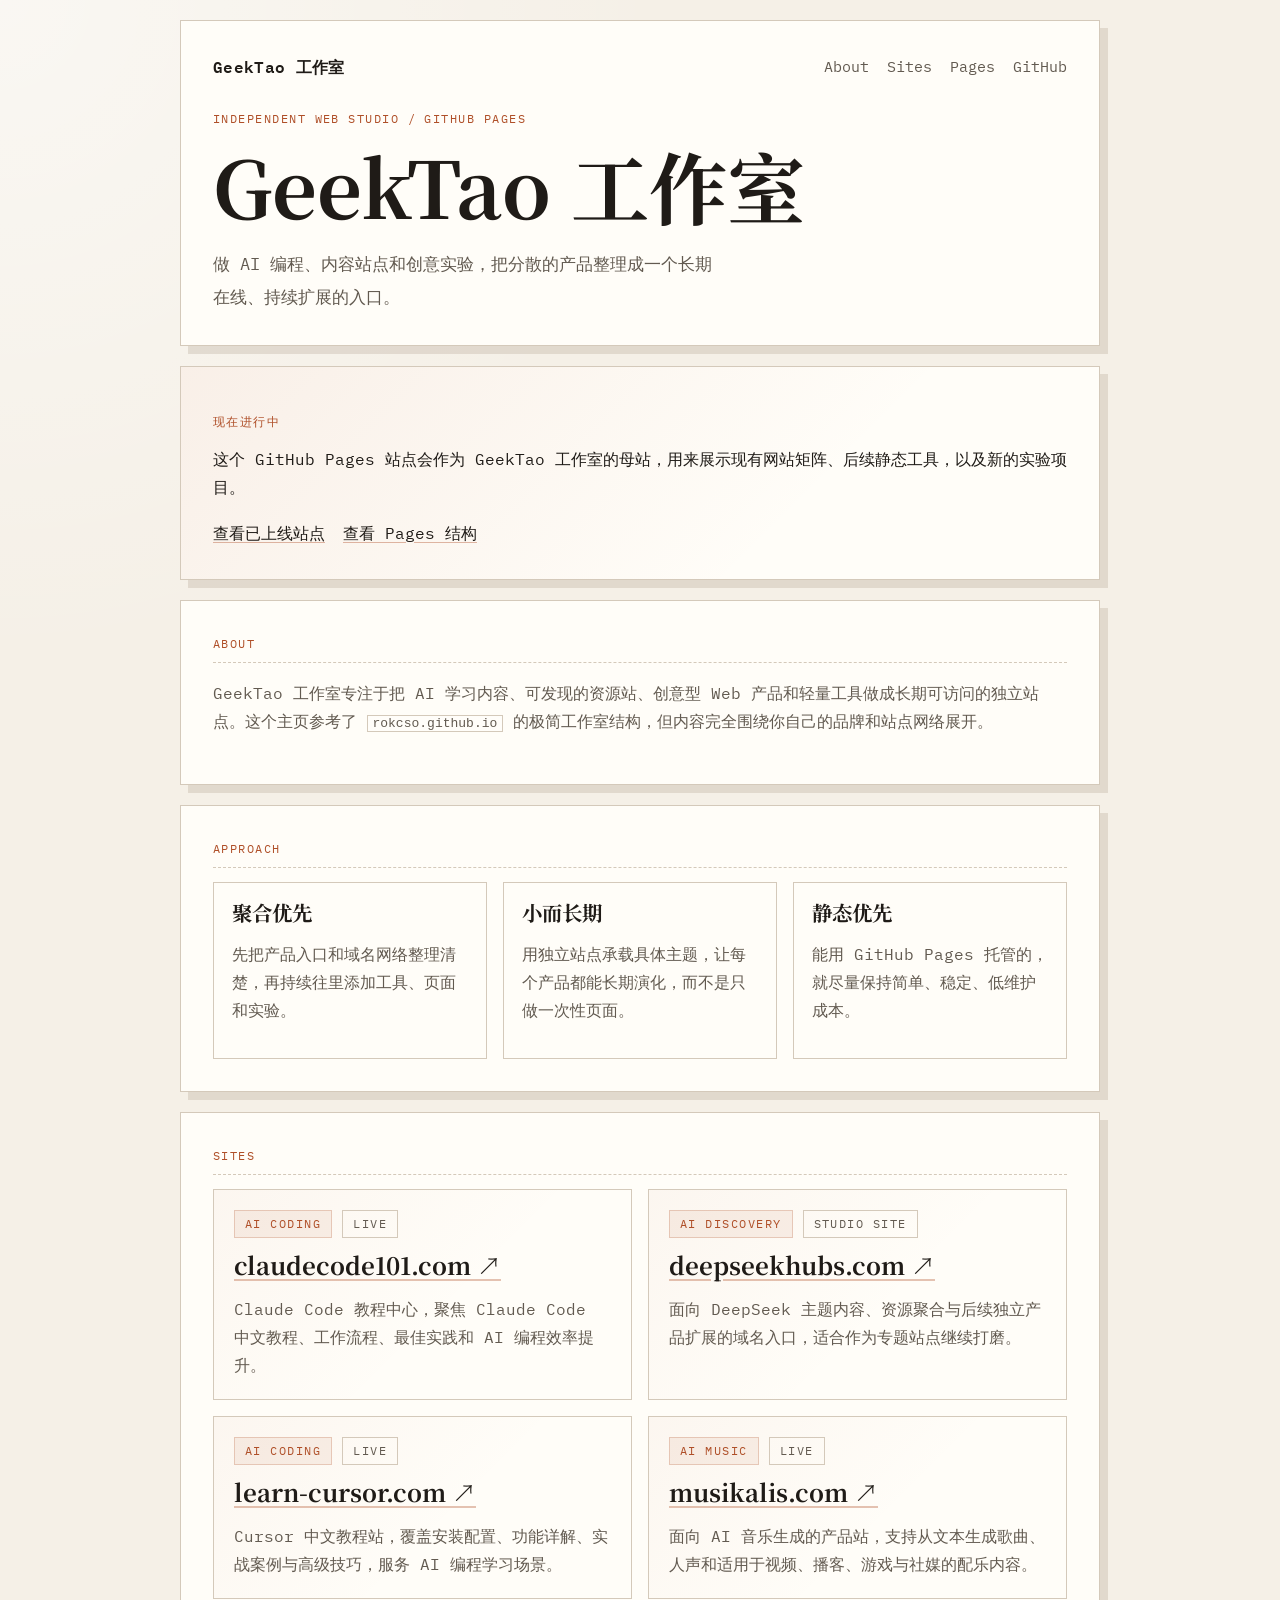
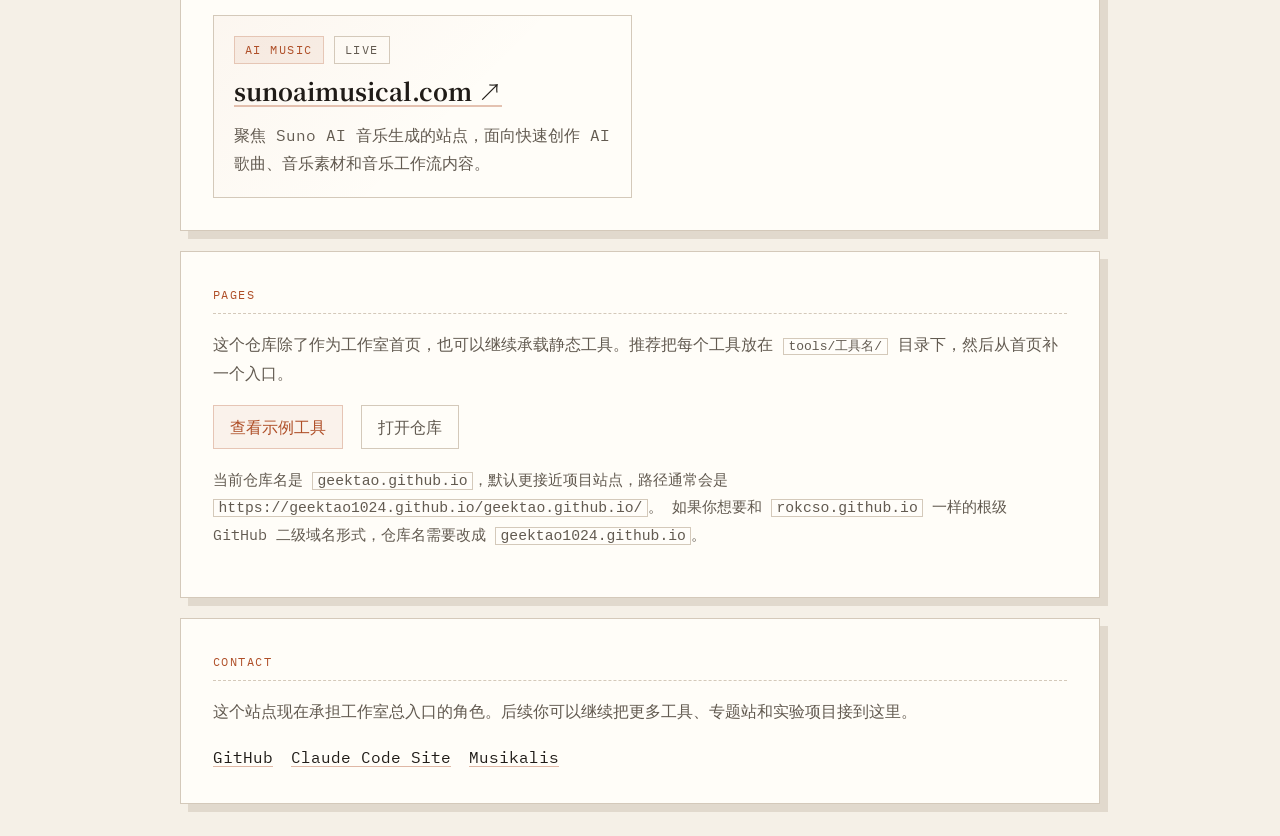
==== index.html @ 5e0d393a "Create GeekTao studio landing page" ====
<!DOCTYPE html>
<html lang="zh-CN">
  <head>
    <meta charset="UTF-8" />
    <meta name="viewport" content="width=device-width, initial-scale=1.0" />
    <title>GeekTao 工作室</title>
    <meta
      name="description"
      content="GeekTao 工作室主页，集中展示 AI 编程、内容站点与创意实验项目。"
    />
    <meta property="og:type" content="website" />
    <meta property="og:title" content="GeekTao 工作室" />
    <meta
      property="og:description"
      content="一个收纳 AI 编程、内容站点和创意实验项目的独立工作室主页。"
    />
    <meta property="og:url" content="https://geektao1024.github.io/geektao.github.io/" />
    <meta name="twitter:card" content="summary" />
    <link rel="preconnect" href="https://fonts.googleapis.com" />
    <link rel="preconnect" href="https://fonts.gstatic.com" crossorigin />
    <link
      href="https://fonts.googleapis.com/css2?family=IBM+Plex+Mono:wght@400;500;600&family=Noto+Serif+SC:wght@500;700&display=swap"
      rel="stylesheet"
    />
    <link rel="stylesheet" href="./styles.css" />
  </head>
  <body>
    <main class="page">
      <header class="container site-header">
        <nav class="topbar">
          <a class="brand" href="./">GeekTao 工作室</a>
          <div class="nav-links">
            <a href="#about">About</a>
            <a href="#sites">Sites</a>
            <a href="#pages">Pages</a>
            <a href="https://github.com/geektao1024/geektao.github.io" target="_blank" rel="noreferrer">
              GitHub
            </a>
          </div>
        </nav>

        <p class="micro">Independent web studio / GitHub Pages</p>
        <h1>GeekTao 工作室</h1>
        <p class="slogan">
          做 AI 编程、内容站点和创意实验，把分散的产品整理成一个长期在线、持续扩展的入口。
        </p>
      </header>

      <section class="container announcement">
        <p class="announcement-label">现在进行中</p>
        <p>
          这个 GitHub Pages 站点会作为 GeekTao 工作室的母站，用来展示现有网站矩阵、后续静态工具，以及新的实验项目。
        </p>
        <div class="inline-links">
          <a href="#sites">查看已上线站点</a>
          <a href="#pages">查看 Pages 结构</a>
        </div>
      </section>

      <section class="container section" id="about">
        <div class="section-title">About</div>
        <p>
          GeekTao 工作室专注于把 AI 学习内容、可发现的资源站、创意型 Web 产品和轻量工具做成长期可访问的独立站点。这个主页参考了
          <code>rokcso.github.io</code>
          的极简工作室结构，但内容完全围绕你自己的品牌和站点网络展开。
        </p>
      </section>

      <section class="container section">
        <div class="section-title">Approach</div>
        <div class="philosophy-grid">
          <article class="mini-card">
            <h2>聚合优先</h2>
            <p>先把产品入口和域名网络整理清楚，再持续往里添加工具、页面和实验。</p>
          </article>
          <article class="mini-card">
            <h2>小而长期</h2>
            <p>用独立站点承载具体主题，让每个产品都能长期演化，而不是只做一次性页面。</p>
          </article>
          <article class="mini-card">
            <h2>静态优先</h2>
            <p>能用 GitHub Pages 托管的，就尽量保持简单、稳定、低维护成本。</p>
          </article>
        </div>
      </section>

      <section class="container section" id="sites">
        <div class="section-title">Sites</div>
        <div class="project-grid">
          <article class="project-card">
            <div class="project-meta">
              <span class="badge">AI Coding</span>
              <span class="badge badge-muted">Live</span>
            </div>
            <h2>
              <a href="https://claudecode101.com" target="_blank" rel="noreferrer">
                claudecode101.com ↗
              </a>
            </h2>
            <p>
              Claude Code 教程中心，聚焦 Claude Code 中文教程、工作流程、最佳实践和 AI 编程效率提升。
            </p>
          </article>

          <article class="project-card">
            <div class="project-meta">
              <span class="badge">AI Discovery</span>
              <span class="badge badge-muted">Studio Site</span>
            </div>
            <h2>
              <a href="https://deepseekhubs.com" target="_blank" rel="noreferrer">
                deepseekhubs.com ↗
              </a>
            </h2>
            <p>
              面向 DeepSeek 主题内容、资源聚合与后续独立产品扩展的域名入口，适合作为专题站点继续打磨。
            </p>
          </article>

          <article class="project-card">
            <div class="project-meta">
              <span class="badge">AI Coding</span>
              <span class="badge badge-muted">Live</span>
            </div>
            <h2>
              <a href="https://learn-cursor.com" target="_blank" rel="noreferrer">
                learn-cursor.com ↗
              </a>
            </h2>
            <p>
              Cursor 中文教程站，覆盖安装配置、功能详解、实战案例与高级技巧，服务 AI 编程学习场景。
            </p>
          </article>

          <article class="project-card">
            <div class="project-meta">
              <span class="badge">AI Music</span>
              <span class="badge badge-muted">Live</span>
            </div>
            <h2>
              <a href="https://musikalis.com" target="_blank" rel="noreferrer">
                musikalis.com ↗
              </a>
            </h2>
            <p>
              面向 AI 音乐生成的产品站，支持从文本生成歌曲、人声和适用于视频、播客、游戏与社媒的配乐内容。
            </p>
          </article>

          <article class="project-card">
            <div class="project-meta">
              <span class="badge">AI Music</span>
              <span class="badge badge-muted">Live</span>
            </div>
            <h2>
              <a href="https://sunoaimusical.com" target="_blank" rel="noreferrer">
                sunoaimusical.com ↗
              </a>
            </h2>
            <p>
              聚焦 Suno AI 音乐生成的站点，面向快速创作 AI 歌曲、音乐素材和音乐工作流内容。
            </p>
          </article>
        </div>
      </section>

      <section class="container section" id="pages">
        <div class="section-title">Pages</div>
        <p>
          这个仓库除了作为工作室首页，也可以继续承载静态工具。推荐把每个工具放在
          <code>tools/工具名/</code>
          目录下，然后从首页补一个入口。
        </p>
        <div class="cta-row">
          <a class="button-link" href="./tools/starter/">查看示例工具</a>
          <a
            class="button-link button-link-muted"
            href="https://github.com/geektao1024/geektao.github.io"
            target="_blank"
            rel="noreferrer"
          >
            打开仓库
          </a>
        </div>
        <p class="footnote">
          当前仓库名是 <code>geektao.github.io</code>，默认更接近项目站点，路径通常会是
          <code>https://geektao1024.github.io/geektao.github.io/</code>。
          如果你想要和 <code>rokcso.github.io</code> 一样的根级 GitHub 二级域名形式，仓库名需要改成
          <code>geektao1024.github.io</code>。
        </p>
      </section>

      <section class="container section">
        <div class="section-title">Contact</div>
        <p>
          这个站点现在承担工作室总入口的角色。后续你可以继续把更多工具、专题站和实验项目接到这里。
        </p>
        <div class="inline-links">
          <a href="https://github.com/geektao1024" target="_blank" rel="noreferrer">GitHub</a>
          <a href="https://claudecode101.com" target="_blank" rel="noreferrer">Claude Code Site</a>
          <a href="https://musikalis.com" target="_blank" rel="noreferrer">Musikalis</a>
        </div>
      </section>
    </main>
  </body>
</html>
---- styles.css ----
:root {
  --bg: #f5f0e7;
  --panel: #fffdf8;
  --text: #1f1b17;
  --muted: #625a50;
  --border: #d4c9ba;
  --accent: #af4f28;
  --accent-soft: rgba(175, 79, 40, 0.08);
  --shadow: 8px 8px 0 rgba(120, 97, 72, 0.16);
}

@media (prefers-color-scheme: dark) {
  :root {
    --bg: #171411;
    --panel: #1e1a16;
    --text: #f0e7da;
    --muted: #b8ab9b;
    --border: #504538;
    --accent: #ff9b67;
    --accent-soft: rgba(255, 155, 103, 0.08);
    --shadow: 8px 8px 0 rgba(0, 0, 0, 0.34);
  }
}

* {
  box-sizing: border-box;
}

html {
  scroll-behavior: smooth;
}

body {
  margin: 0;
  min-height: 100vh;
  padding: 20px;
  color: var(--text);
  font-family: "IBM Plex Mono", monospace;
  line-height: 1.75;
  background:
    radial-gradient(circle at top left, rgba(255, 255, 255, 0.5), transparent 24%),
    linear-gradient(180deg, var(--bg), var(--bg));
}

a {
  color: inherit;
  text-decoration: none;
}

code {
  padding: 0 0.28rem;
  border: 1px solid var(--border);
  background: rgba(255, 255, 255, 0.08);
}

.page {
  width: min(920px, 100%);
  margin: 0 auto;
}

.container {
  margin-bottom: 20px;
  padding: 32px;
  border: 1px solid var(--border);
  background: var(--panel);
  box-shadow: var(--shadow);
}

.topbar {
  display: flex;
  align-items: center;
  justify-content: space-between;
  gap: 16px;
  margin-bottom: 28px;
}

.brand {
  font-size: 0.98rem;
  font-weight: 600;
  letter-spacing: 0.02em;
}

.nav-links {
  display: flex;
  flex-wrap: wrap;
  gap: 10px 18px;
  color: var(--muted);
  font-size: 0.92rem;
}

.nav-links a:hover,
.inline-links a:hover,
.project-card h2 a:hover,
.button-link:hover {
  color: var(--accent);
}

.micro,
.announcement-label,
.section-title,
.badge {
  text-transform: uppercase;
  letter-spacing: 0.12em;
  font-size: 0.76rem;
}

.micro,
.announcement-label,
.section-title {
  color: var(--accent);
}

h1,
h2,
h3 {
  margin: 0;
  font-family: "Noto Serif SC", serif;
  line-height: 1.12;
}

h1 {
  margin-top: 12px;
  font-size: clamp(2.8rem, 7vw, 4.9rem);
}

.slogan {
  max-width: 50ch;
  margin: 18px 0 0;
  color: var(--muted);
  font-size: 1.08rem;
  line-height: 1.9;
}

.announcement {
  background:
    linear-gradient(135deg, var(--accent-soft), transparent 68%),
    var(--panel);
}

.announcement p {
  margin: 12px 0 0;
}

.inline-links,
.cta-row {
  display: flex;
  flex-wrap: wrap;
  gap: 12px 18px;
  margin-top: 18px;
}

.inline-links a {
  text-decoration: underline;
  text-decoration-color: rgba(175, 79, 40, 0.4);
  text-underline-offset: 3px;
}

.section-title {
  margin-bottom: 14px;
  padding-bottom: 8px;
  border-bottom: 1px dashed var(--border);
}

.philosophy-grid {
  display: grid;
  grid-template-columns: repeat(3, minmax(0, 1fr));
  gap: 16px;
}

.mini-card {
  padding: 18px;
  border: 1px solid var(--border);
  background: linear-gradient(180deg, rgba(255, 255, 255, 0.04), transparent);
}

.mini-card h2 {
  font-size: 1.28rem;
  margin-bottom: 10px;
}

.mini-card p,
.project-card p,
.footnote,
.section p {
  color: var(--muted);
}

.project-grid {
  display: grid;
  grid-template-columns: repeat(2, minmax(0, 1fr));
  gap: 16px;
}

.project-card {
  padding: 20px;
  border: 1px solid var(--border);
  background:
    linear-gradient(135deg, rgba(175, 79, 40, 0.04), transparent 58%),
    var(--panel);
}

.project-meta {
  display: flex;
  flex-wrap: wrap;
  gap: 10px;
  margin-bottom: 14px;
}

.badge {
  display: inline-flex;
  align-items: center;
  justify-content: center;
  min-height: 28px;
  padding: 0 10px;
  border: 1px solid rgba(175, 79, 40, 0.24);
  color: var(--accent);
  background: rgba(175, 79, 40, 0.08);
}

.badge-muted {
  color: var(--muted);
  border-color: var(--border);
  background: transparent;
}

.project-card h2 {
  font-size: 1.5rem;
}

.project-card h2 a {
  text-decoration: underline;
  text-decoration-color: rgba(175, 79, 40, 0.34);
  text-underline-offset: 4px;
}

.project-card p {
  margin-bottom: 0;
}

.button-link {
  display: inline-flex;
  align-items: center;
  justify-content: center;
  min-height: 44px;
  padding: 0 16px;
  border: 1px solid rgba(175, 79, 40, 0.28);
  color: var(--accent);
  background: rgba(175, 79, 40, 0.06);
}

.button-link-muted {
  color: var(--muted);
  border-color: var(--border);
  background: transparent;
}

.footnote {
  margin-top: 18px;
  font-size: 0.92rem;
}

@media (max-width: 760px) {
  body {
    padding: 14px;
  }

  .container {
    padding: 22px;
  }

  .topbar,
  .philosophy-grid,
  .project-grid {
    grid-template-columns: 1fr;
    flex-direction: column;
    align-items: flex-start;
  }

  .topbar {
    display: flex;
  }

  .nav-links {
    gap: 8px 14px;
  }
}
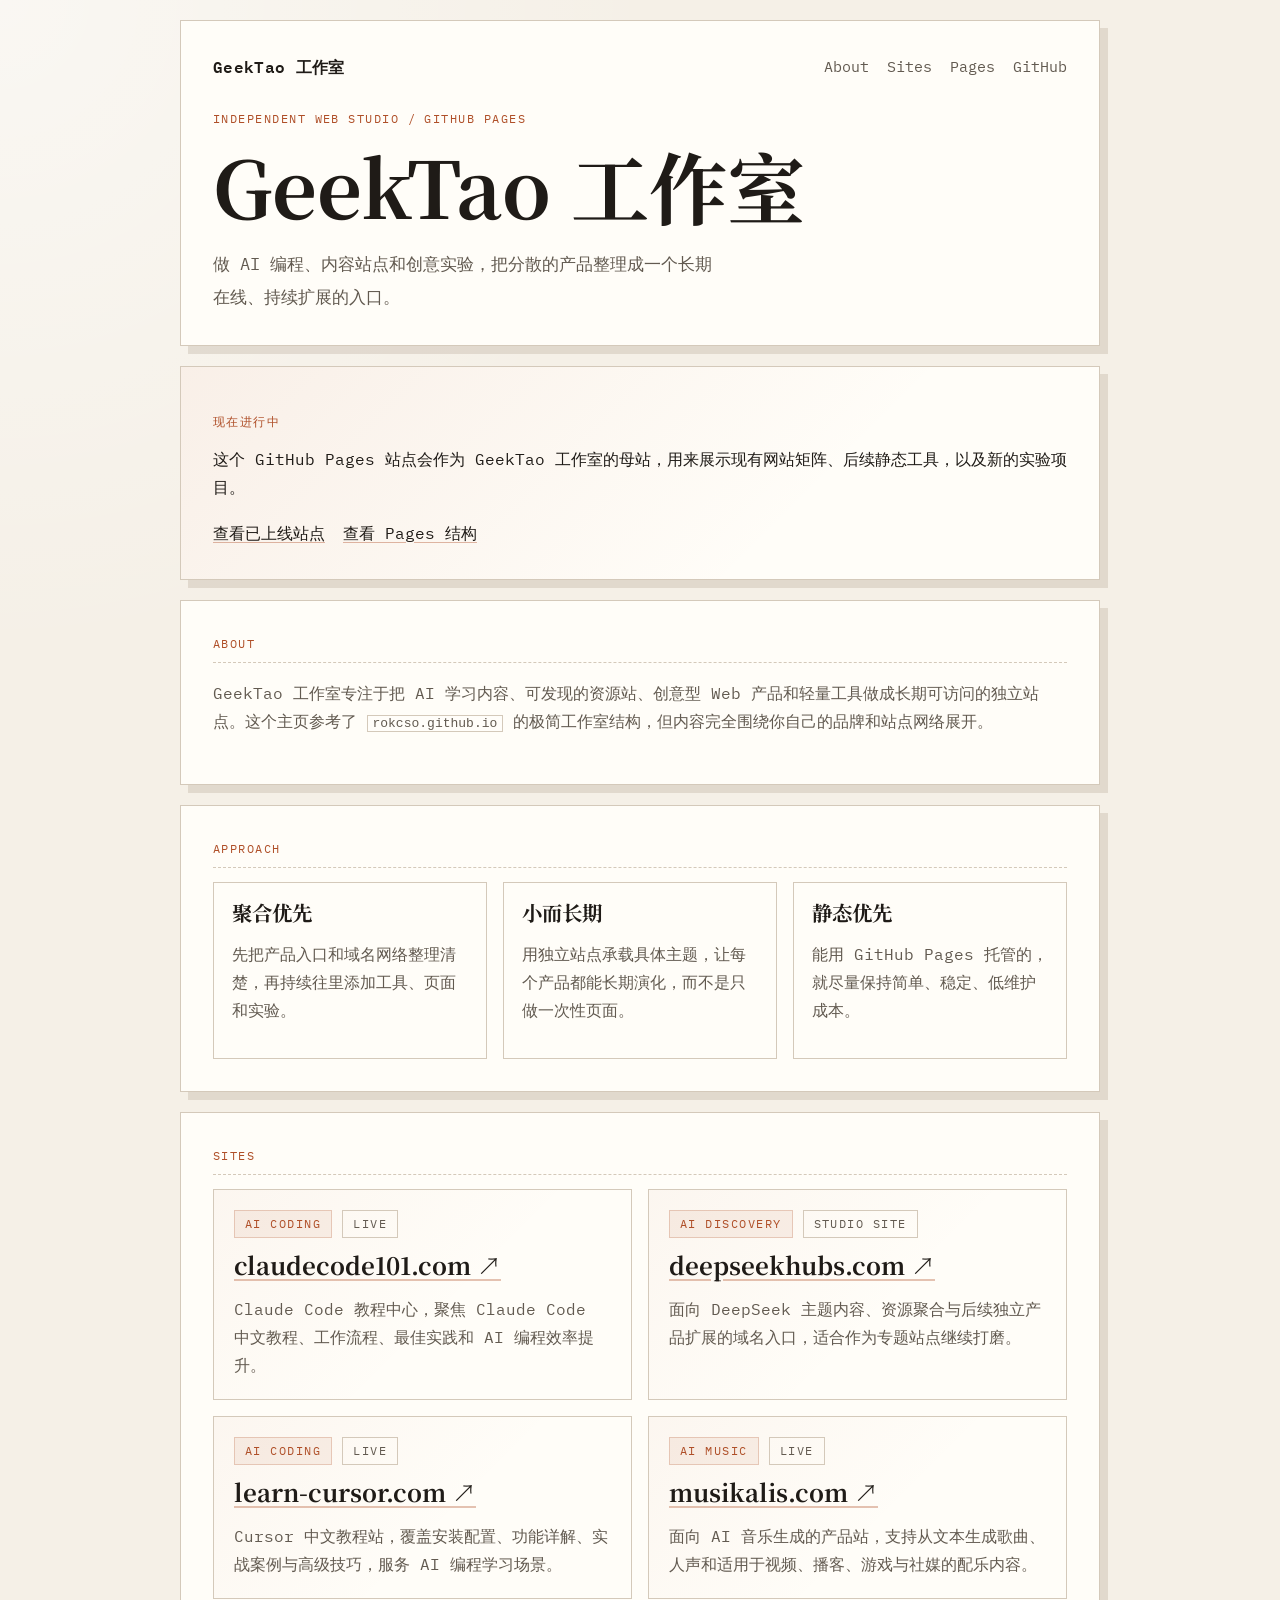
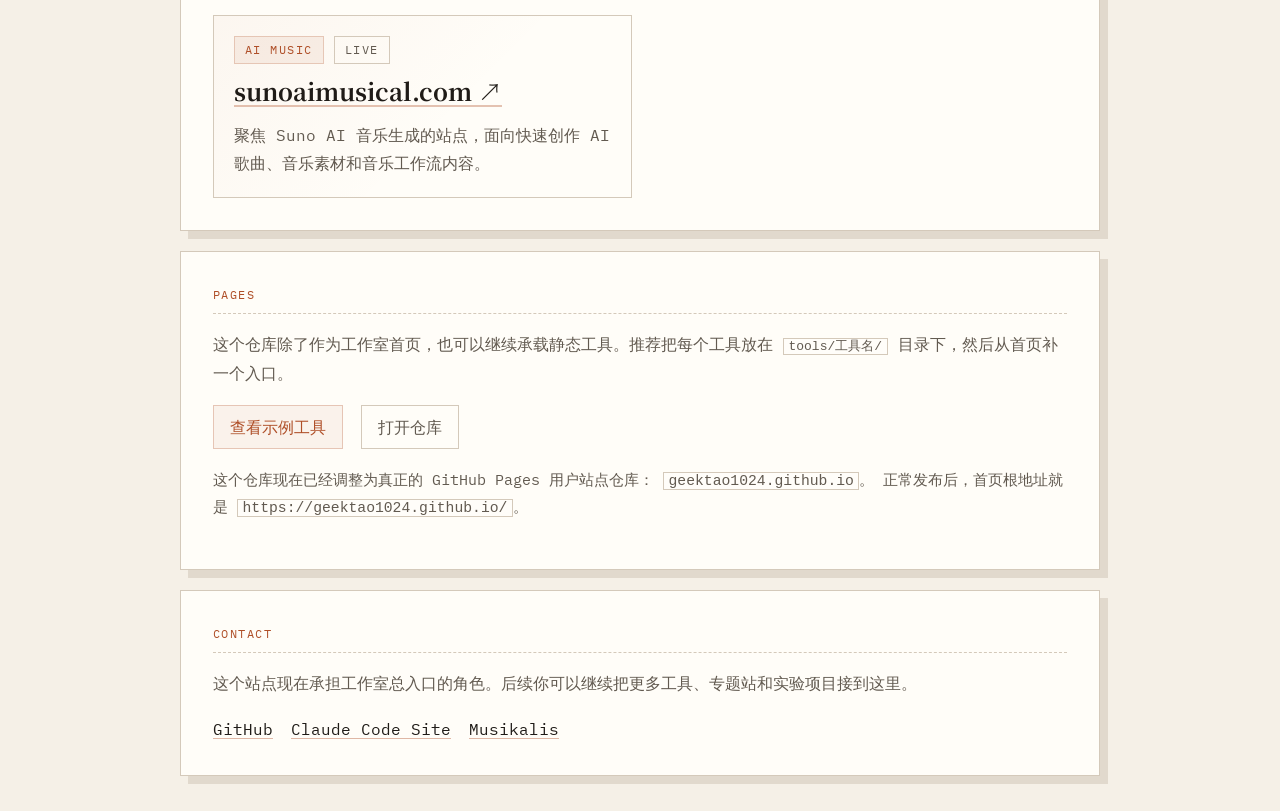
==== commit ce81d279: "Update site for renamed GitHub Pages repo" ====
--- a/index.html
+++ b/index.html
@@ -14,7 +14,7 @@
       property="og:description"
       content="一个收纳 AI 编程、内容站点和创意实验项目的独立工作室主页。"
     />
-    <meta property="og:url" content="https://geektao1024.github.io/geektao.github.io/" />
+    <meta property="og:url" content="https://geektao1024.github.io/" />
     <meta name="twitter:card" content="summary" />
     <link rel="preconnect" href="https://fonts.googleapis.com" />
     <link rel="preconnect" href="https://fonts.gstatic.com" crossorigin />
@@ -33,7 +33,7 @@
             <a href="#about">About</a>
             <a href="#sites">Sites</a>
             <a href="#pages">Pages</a>
-            <a href="https://github.com/geektao1024/geektao.github.io" target="_blank" rel="noreferrer">
+            <a href="https://github.com/geektao1024/geektao1024.github.io" target="_blank" rel="noreferrer">
               GitHub
             </a>
           </div>
@@ -175,7 +175,7 @@
           <a class="button-link" href="./tools/starter/">查看示例工具</a>
           <a
             class="button-link button-link-muted"
-            href="https://github.com/geektao1024/geektao.github.io"
+            href="https://github.com/geektao1024/geektao1024.github.io"
             target="_blank"
             rel="noreferrer"
           >
@@ -183,10 +183,10 @@
           </a>
         </div>
         <p class="footnote">
-          当前仓库名是 <code>geektao.github.io</code>，默认更接近项目站点，路径通常会是
-          <code>https://geektao1024.github.io/geektao.github.io/</code>。
-          如果你想要和 <code>rokcso.github.io</code> 一样的根级 GitHub 二级域名形式，仓库名需要改成
+          这个仓库现在已经调整为真正的 GitHub Pages 用户站点仓库：
           <code>geektao1024.github.io</code>。
+          正常发布后，首页根地址就是
+          <code>https://geektao1024.github.io/</code>。
         </p>
       </section>
 
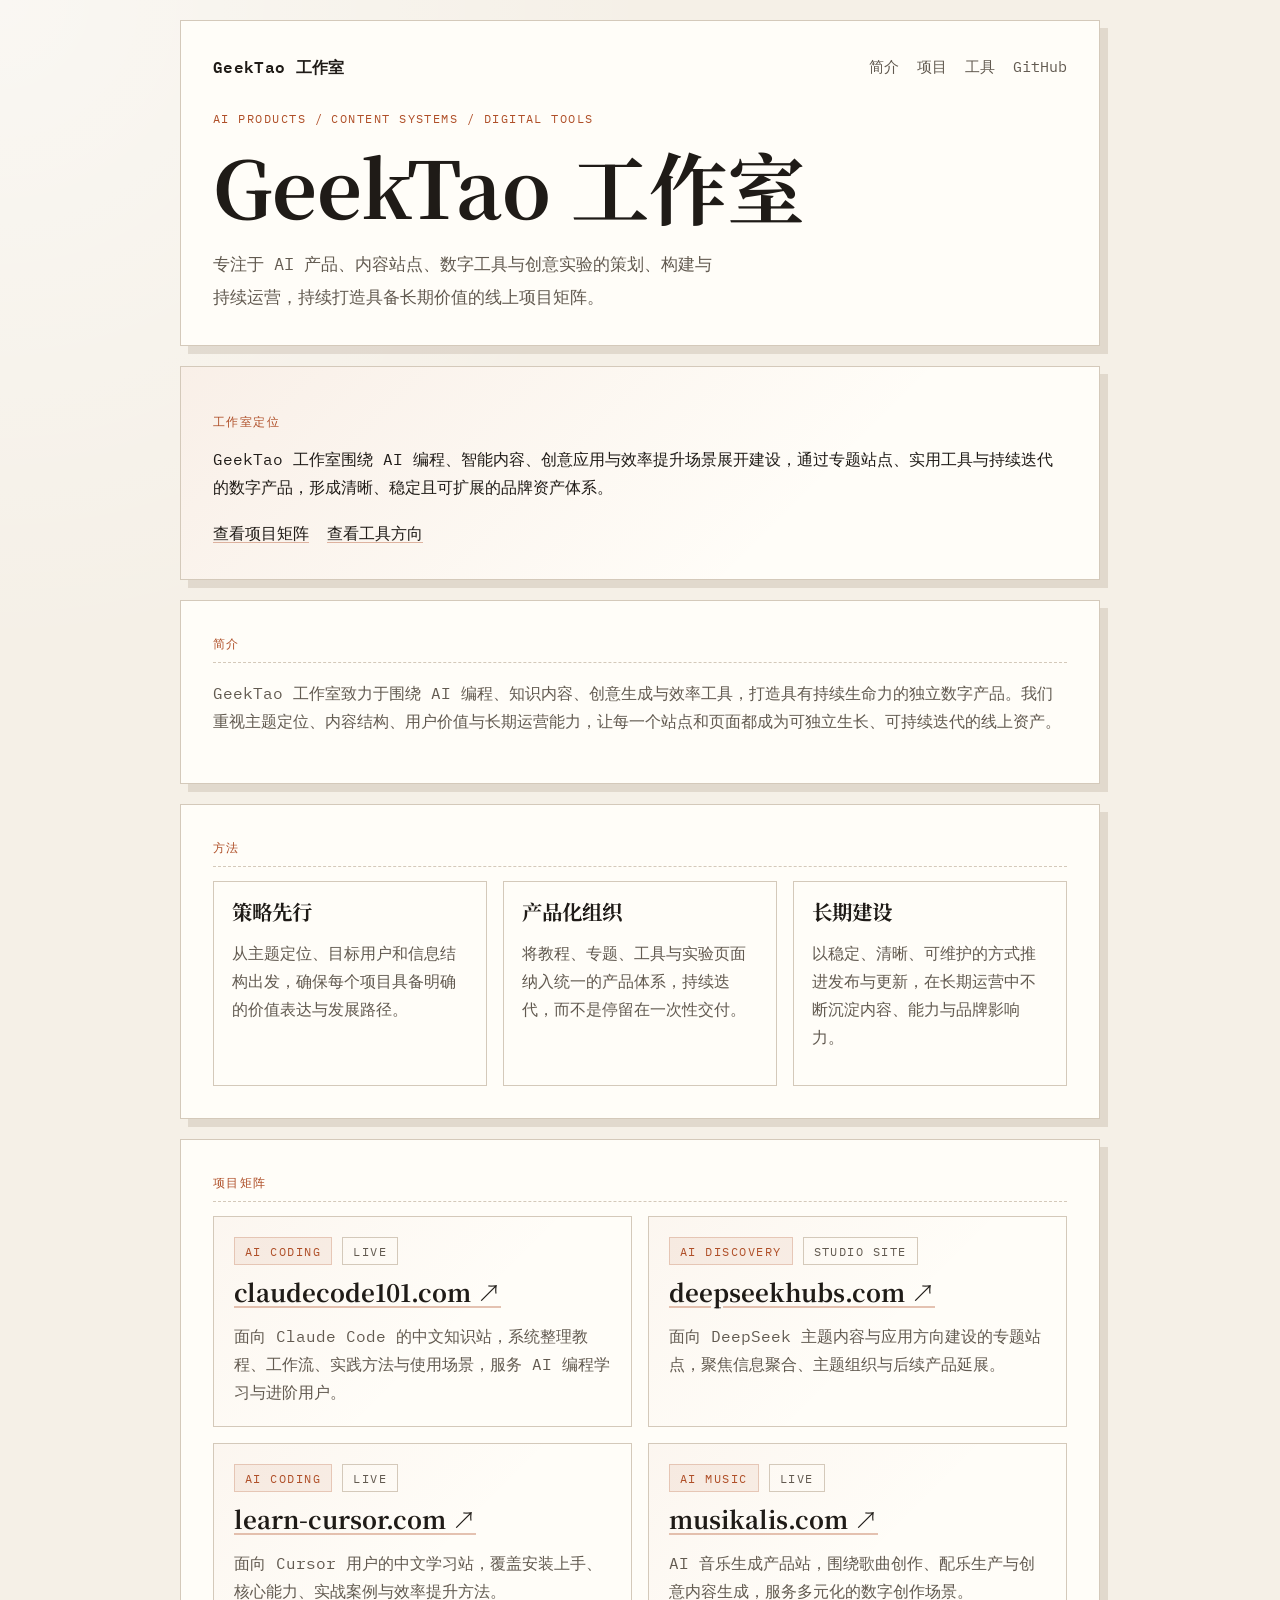
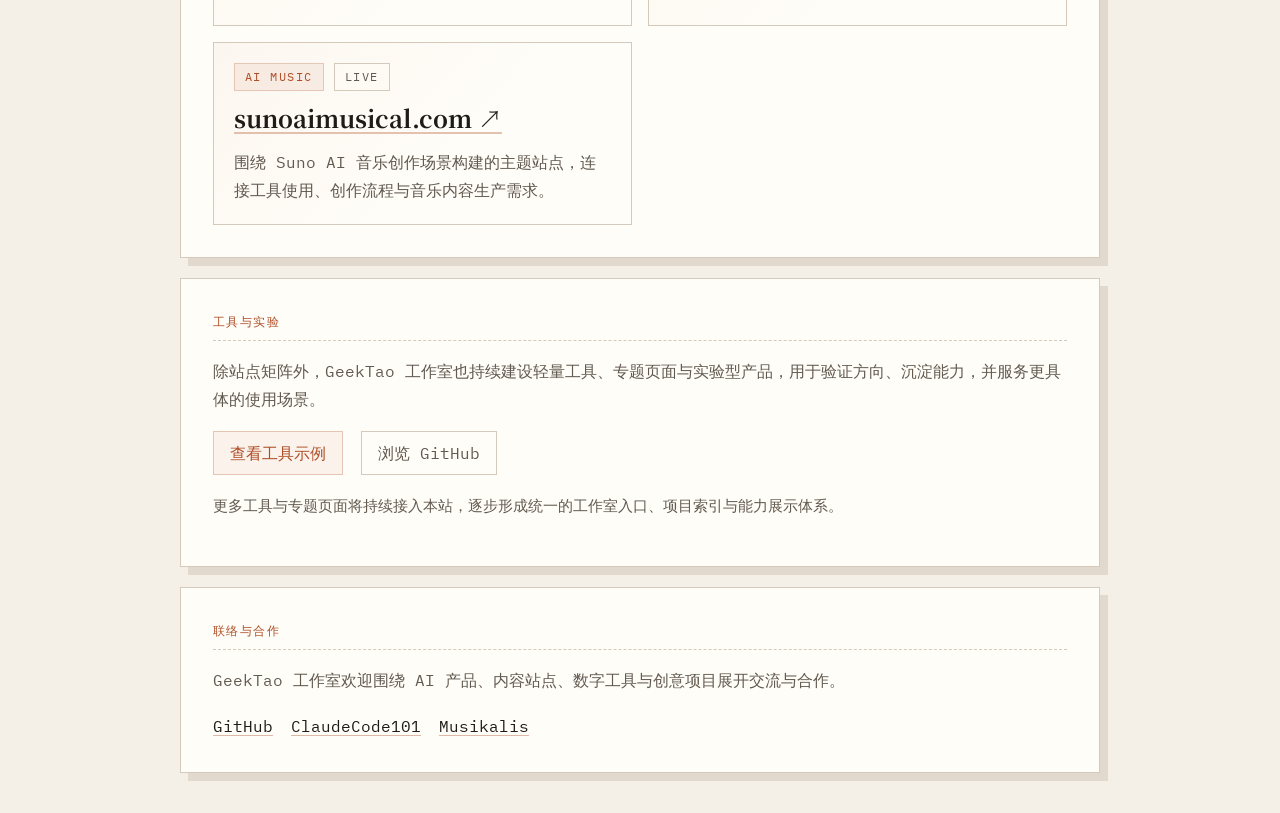
==== commit 0b0ef13a: "Refine studio homepage copy" ====
--- a/index.html
+++ b/index.html
@@ -6,13 +6,13 @@
     <title>GeekTao 工作室</title>
     <meta
       name="description"
-      content="GeekTao 工作室主页，集中展示 AI 编程、内容站点与创意实验项目。"
+      content="GeekTao 工作室专注于 AI 产品、内容站点、数字工具与创意实验的策划、构建与持续运营。"
     />
     <meta property="og:type" content="website" />
     <meta property="og:title" content="GeekTao 工作室" />
     <meta
       property="og:description"
-      content="一个收纳 AI 编程、内容站点和创意实验项目的独立工作室主页。"
+      content="围绕 AI 产品、内容平台、数字工具与创意实验持续建设的专业工作室站点。"
     />
     <meta property="og:url" content="https://geektao1024.github.io/" />
     <meta name="twitter:card" content="summary" />
@@ -30,62 +30,60 @@
         <nav class="topbar">
           <a class="brand" href="./">GeekTao 工作室</a>
           <div class="nav-links">
-            <a href="#about">About</a>
-            <a href="#sites">Sites</a>
-            <a href="#pages">Pages</a>
+            <a href="#about">简介</a>
+            <a href="#sites">项目</a>
+            <a href="#pages">工具</a>
             <a href="https://github.com/geektao1024/geektao1024.github.io" target="_blank" rel="noreferrer">
               GitHub
             </a>
           </div>
         </nav>
 
-        <p class="micro">Independent web studio / GitHub Pages</p>
+        <p class="micro">AI PRODUCTS / CONTENT SYSTEMS / DIGITAL TOOLS</p>
         <h1>GeekTao 工作室</h1>
         <p class="slogan">
-          做 AI 编程、内容站点和创意实验，把分散的产品整理成一个长期在线、持续扩展的入口。
+          专注于 AI 产品、内容站点、数字工具与创意实验的策划、构建与持续运营，持续打造具备长期价值的线上项目矩阵。
         </p>
       </header>
 
       <section class="container announcement">
-        <p class="announcement-label">现在进行中</p>
+        <p class="announcement-label">工作室定位</p>
         <p>
-          这个 GitHub Pages 站点会作为 GeekTao 工作室的母站，用来展示现有网站矩阵、后续静态工具，以及新的实验项目。
+          GeekTao 工作室围绕 AI 编程、智能内容、创意应用与效率提升场景展开建设，通过专题站点、实用工具与持续迭代的数字产品，形成清晰、稳定且可扩展的品牌资产体系。
         </p>
         <div class="inline-links">
-          <a href="#sites">查看已上线站点</a>
-          <a href="#pages">查看 Pages 结构</a>
+          <a href="#sites">查看项目矩阵</a>
+          <a href="#pages">查看工具方向</a>
         </div>
       </section>
 
       <section class="container section" id="about">
-        <div class="section-title">About</div>
+        <div class="section-title">简介</div>
         <p>
-          GeekTao 工作室专注于把 AI 学习内容、可发现的资源站、创意型 Web 产品和轻量工具做成长期可访问的独立站点。这个主页参考了
-          <code>rokcso.github.io</code>
-          的极简工作室结构，但内容完全围绕你自己的品牌和站点网络展开。
+          GeekTao 工作室致力于围绕 AI 编程、知识内容、创意生成与效率工具，打造具有持续生命力的独立数字产品。我们重视主题定位、内容结构、用户价值与长期运营能力，让每一个站点和页面都成为可独立生长、可持续迭代的线上资产。
         </p>
       </section>
 
       <section class="container section">
-        <div class="section-title">Approach</div>
+        <div class="section-title">方法</div>
         <div class="philosophy-grid">
           <article class="mini-card">
-            <h2>聚合优先</h2>
-            <p>先把产品入口和域名网络整理清楚，再持续往里添加工具、页面和实验。</p>
+            <h2>策略先行</h2>
+            <p>从主题定位、目标用户和信息结构出发，确保每个项目具备明确的价值表达与发展路径。</p>
           </article>
           <article class="mini-card">
-            <h2>小而长期</h2>
-            <p>用独立站点承载具体主题，让每个产品都能长期演化，而不是只做一次性页面。</p>
+            <h2>产品化组织</h2>
+            <p>将教程、专题、工具与实验页面纳入统一的产品体系，持续迭代，而不是停留在一次性交付。</p>
           </article>
           <article class="mini-card">
-            <h2>静态优先</h2>
-            <p>能用 GitHub Pages 托管的，就尽量保持简单、稳定、低维护成本。</p>
+            <h2>长期建设</h2>
+            <p>以稳定、清晰、可维护的方式推进发布与更新，在长期运营中不断沉淀内容、能力与品牌影响力。</p>
           </article>
         </div>
       </section>
 
       <section class="container section" id="sites">
-        <div class="section-title">Sites</div>
+        <div class="section-title">项目矩阵</div>
         <div class="project-grid">
           <article class="project-card">
             <div class="project-meta">
@@ -98,7 +96,7 @@
               </a>
             </h2>
             <p>
-              Claude Code 教程中心，聚焦 Claude Code 中文教程、工作流程、最佳实践和 AI 编程效率提升。
+              面向 Claude Code 的中文知识站，系统整理教程、工作流、实践方法与使用场景，服务 AI 编程学习与进阶用户。
             </p>
           </article>
 
@@ -113,7 +111,7 @@
               </a>
             </h2>
             <p>
-              面向 DeepSeek 主题内容、资源聚合与后续独立产品扩展的域名入口，适合作为专题站点继续打磨。
+              面向 DeepSeek 主题内容与应用方向建设的专题站点，聚焦信息聚合、主题组织与后续产品延展。
             </p>
           </article>
 
@@ -128,7 +126,7 @@
               </a>
             </h2>
             <p>
-              Cursor 中文教程站，覆盖安装配置、功能详解、实战案例与高级技巧，服务 AI 编程学习场景。
+              面向 Cursor 用户的中文学习站，覆盖安装上手、核心能力、实战案例与效率提升方法。
             </p>
           </article>
 
@@ -143,7 +141,7 @@
               </a>
             </h2>
             <p>
-              面向 AI 音乐生成的产品站，支持从文本生成歌曲、人声和适用于视频、播客、游戏与社媒的配乐内容。
+              AI 音乐生成产品站，围绕歌曲创作、配乐生产与创意内容生成，服务多元化的数字创作场景。
             </p>
           </article>
 
@@ -158,46 +156,41 @@
               </a>
             </h2>
             <p>
-              聚焦 Suno AI 音乐生成的站点，面向快速创作 AI 歌曲、音乐素材和音乐工作流内容。
+              围绕 Suno AI 音乐创作场景构建的主题站点，连接工具使用、创作流程与音乐内容生产需求。
             </p>
           </article>
         </div>
       </section>
 
       <section class="container section" id="pages">
-        <div class="section-title">Pages</div>
+        <div class="section-title">工具与实验</div>
         <p>
-          这个仓库除了作为工作室首页，也可以继续承载静态工具。推荐把每个工具放在
-          <code>tools/工具名/</code>
-          目录下，然后从首页补一个入口。
+          除站点矩阵外，GeekTao 工作室也持续建设轻量工具、专题页面与实验型产品，用于验证方向、沉淀能力，并服务更具体的使用场景。
         </p>
         <div class="cta-row">
-          <a class="button-link" href="./tools/starter/">查看示例工具</a>
+          <a class="button-link" href="./tools/starter/">查看工具示例</a>
           <a
             class="button-link button-link-muted"
             href="https://github.com/geektao1024/geektao1024.github.io"
             target="_blank"
             rel="noreferrer"
           >
-            打开仓库
+            浏览 GitHub
           </a>
         </div>
         <p class="footnote">
-          这个仓库现在已经调整为真正的 GitHub Pages 用户站点仓库：
-          <code>geektao1024.github.io</code>。
-          正常发布后，首页根地址就是
-          <code>https://geektao1024.github.io/</code>。
+          更多工具与专题页面将持续接入本站，逐步形成统一的工作室入口、项目索引与能力展示体系。
         </p>
       </section>
 
       <section class="container section">
-        <div class="section-title">Contact</div>
+        <div class="section-title">联络与合作</div>
         <p>
-          这个站点现在承担工作室总入口的角色。后续你可以继续把更多工具、专题站和实验项目接到这里。
+          GeekTao 工作室欢迎围绕 AI 产品、内容站点、数字工具与创意项目展开交流与合作。
         </p>
         <div class="inline-links">
           <a href="https://github.com/geektao1024" target="_blank" rel="noreferrer">GitHub</a>
-          <a href="https://claudecode101.com" target="_blank" rel="noreferrer">Claude Code Site</a>
+          <a href="https://claudecode101.com" target="_blank" rel="noreferrer">ClaudeCode101</a>
           <a href="https://musikalis.com" target="_blank" rel="noreferrer">Musikalis</a>
         </div>
       </section>
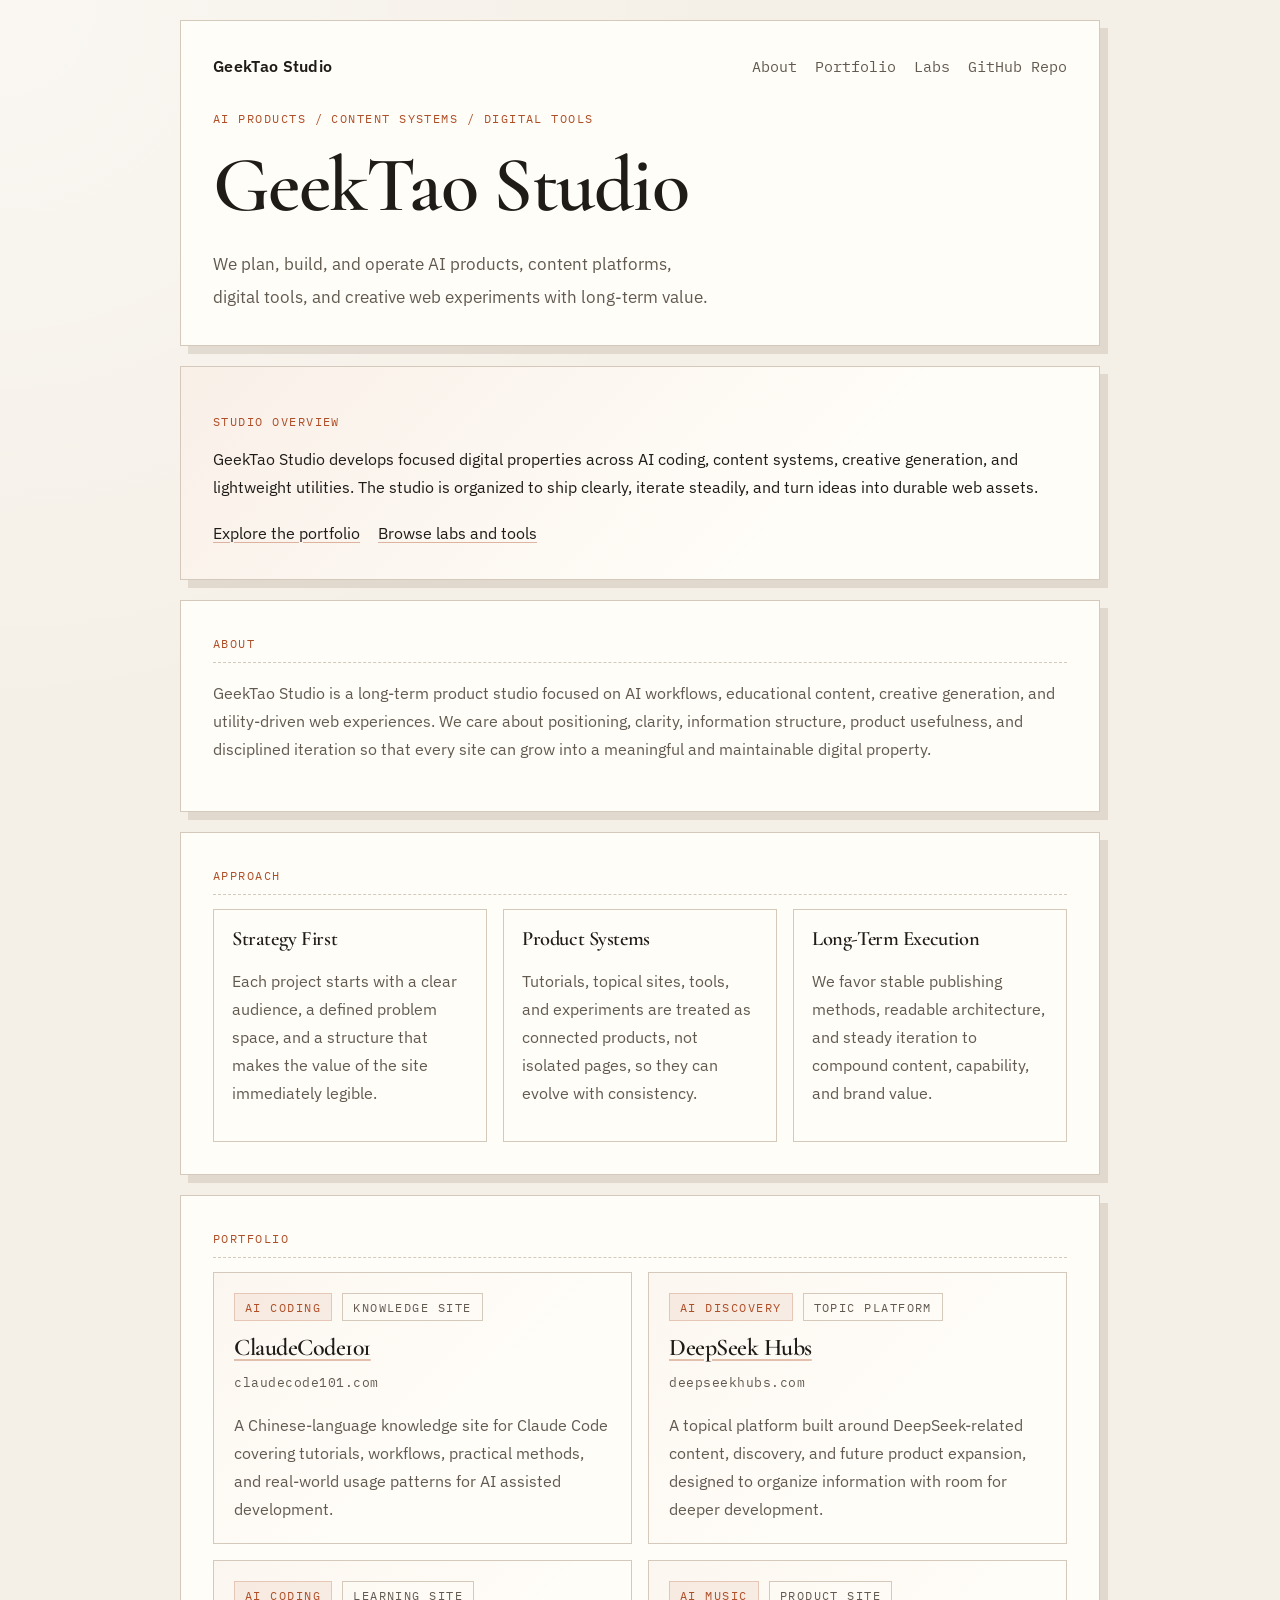
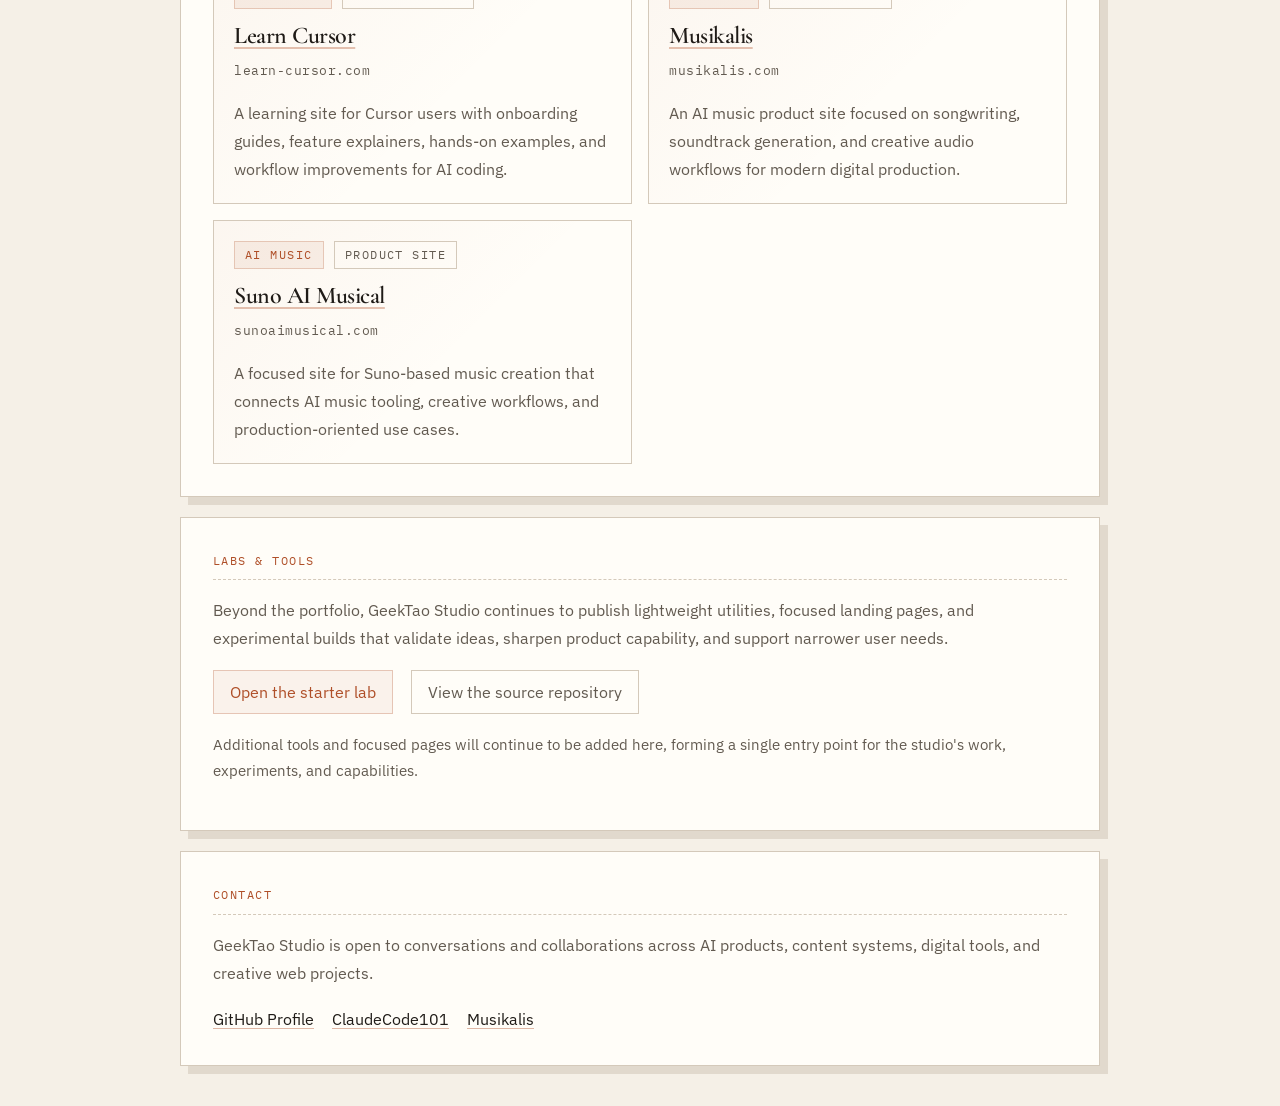
==== commit 3f0b0bfb: "Convert studio pages to English" ====
--- a/index.html
+++ b/index.html
@@ -1,25 +1,27 @@
 <!DOCTYPE html>
-<html lang="zh-CN">
+<html lang="en">
   <head>
     <meta charset="UTF-8" />
     <meta name="viewport" content="width=device-width, initial-scale=1.0" />
-    <title>GeekTao 工作室</title>
+    <title>GeekTao Studio</title>
     <meta
       name="description"
-      content="GeekTao 工作室专注于 AI 产品、内容站点、数字工具与创意实验的策划、构建与持续运营。"
+      content="GeekTao Studio plans, builds, and operates AI products, content platforms, digital tools, and creative web experiments."
     />
+    <meta name="robots" content="index, follow" />
     <meta property="og:type" content="website" />
-    <meta property="og:title" content="GeekTao 工作室" />
+    <meta property="og:title" content="GeekTao Studio" />
     <meta
       property="og:description"
-      content="围绕 AI 产品、内容平台、数字工具与创意实验持续建设的专业工作室站点。"
+      content="A professional studio site focused on AI products, content systems, digital tools, and creative web experiments."
     />
     <meta property="og:url" content="https://geektao1024.github.io/" />
     <meta name="twitter:card" content="summary" />
+    <link rel="canonical" href="https://geektao1024.github.io/" />
     <link rel="preconnect" href="https://fonts.googleapis.com" />
     <link rel="preconnect" href="https://fonts.gstatic.com" crossorigin />
     <link
-      href="https://fonts.googleapis.com/css2?family=IBM+Plex+Mono:wght@400;500;600&family=Noto+Serif+SC:wght@500;700&display=swap"
+      href="https://fonts.googleapis.com/css2?family=Cormorant+Garamond:wght@500;600;700&family=IBM+Plex+Mono:wght@400;500;600&family=IBM+Plex+Sans:wght@400;500;600&display=swap"
       rel="stylesheet"
     />
     <link rel="stylesheet" href="./styles.css" />
@@ -27,171 +29,245 @@
   <body>
     <main class="page">
       <header class="container site-header">
-        <nav class="topbar">
-          <a class="brand" href="./">GeekTao 工作室</a>
+        <nav class="topbar" aria-label="Primary">
+          <a class="brand" href="./">GeekTao Studio</a>
           <div class="nav-links">
-            <a href="#about">简介</a>
-            <a href="#sites">项目</a>
-            <a href="#pages">工具</a>
-            <a href="https://github.com/geektao1024/geektao1024.github.io" target="_blank" rel="noreferrer">
-              GitHub
+            <a href="#about">About</a>
+            <a href="#portfolio">Portfolio</a>
+            <a href="#labs">Labs</a>
+            <a
+              href="https://github.com/geektao1024/geektao1024.github.io"
+              target="_blank"
+              rel="noreferrer"
+              aria-label="Open the GeekTao Studio repository on GitHub"
+            >
+              GitHub Repo
             </a>
           </div>
         </nav>
 
         <p class="micro">AI PRODUCTS / CONTENT SYSTEMS / DIGITAL TOOLS</p>
-        <h1>GeekTao 工作室</h1>
+        <h1>GeekTao Studio</h1>
         <p class="slogan">
-          专注于 AI 产品、内容站点、数字工具与创意实验的策划、构建与持续运营，持续打造具备长期价值的线上项目矩阵。
+          We plan, build, and operate AI products, content platforms, digital tools,
+          and creative web experiments with long-term value.
         </p>
       </header>
 
       <section class="container announcement">
-        <p class="announcement-label">工作室定位</p>
-        <p>
-          GeekTao 工作室围绕 AI 编程、智能内容、创意应用与效率提升场景展开建设，通过专题站点、实用工具与持续迭代的数字产品，形成清晰、稳定且可扩展的品牌资产体系。
+        <p class="announcement-label">Studio Overview</p>
+        <p>
+          GeekTao Studio develops focused digital properties across AI coding,
+          content systems, creative generation, and lightweight utilities. The
+          studio is organized to ship clearly, iterate steadily, and turn ideas
+          into durable web assets.
         </p>
         <div class="inline-links">
-          <a href="#sites">查看项目矩阵</a>
-          <a href="#pages">查看工具方向</a>
+          <a href="#portfolio">Explore the portfolio</a>
+          <a href="#labs">Browse labs and tools</a>
         </div>
       </section>
 
       <section class="container section" id="about">
-        <div class="section-title">简介</div>
-        <p>
-          GeekTao 工作室致力于围绕 AI 编程、知识内容、创意生成与效率工具，打造具有持续生命力的独立数字产品。我们重视主题定位、内容结构、用户价值与长期运营能力，让每一个站点和页面都成为可独立生长、可持续迭代的线上资产。
+        <div class="section-title">About</div>
+        <p>
+          GeekTao Studio is a long-term product studio focused on AI workflows,
+          educational content, creative generation, and utility-driven web
+          experiences. We care about positioning, clarity, information structure,
+          product usefulness, and disciplined iteration so that every site can
+          grow into a meaningful and maintainable digital property.
         </p>
       </section>
 
       <section class="container section">
-        <div class="section-title">方法</div>
+        <div class="section-title">Approach</div>
         <div class="philosophy-grid">
           <article class="mini-card">
-            <h2>策略先行</h2>
-            <p>从主题定位、目标用户和信息结构出发，确保每个项目具备明确的价值表达与发展路径。</p>
+            <h2>Strategy First</h2>
+            <p>
+              Each project starts with a clear audience, a defined problem space,
+              and a structure that makes the value of the site immediately legible.
+            </p>
           </article>
           <article class="mini-card">
-            <h2>产品化组织</h2>
-            <p>将教程、专题、工具与实验页面纳入统一的产品体系，持续迭代，而不是停留在一次性交付。</p>
+            <h2>Product Systems</h2>
+            <p>
+              Tutorials, topical sites, tools, and experiments are treated as
+              connected products, not isolated pages, so they can evolve with
+              consistency.
+            </p>
           </article>
           <article class="mini-card">
-            <h2>长期建设</h2>
-            <p>以稳定、清晰、可维护的方式推进发布与更新，在长期运营中不断沉淀内容、能力与品牌影响力。</p>
-          </article>
-        </div>
-      </section>
-
-      <section class="container section" id="sites">
-        <div class="section-title">项目矩阵</div>
+            <h2>Long-Term Execution</h2>
+            <p>
+              We favor stable publishing methods, readable architecture, and
+              steady iteration to compound content, capability, and brand value.
+            </p>
+          </article>
+        </div>
+      </section>
+
+      <section class="container section" id="portfolio">
+        <div class="section-title">Portfolio</div>
         <div class="project-grid">
           <article class="project-card">
             <div class="project-meta">
               <span class="badge">AI Coding</span>
-              <span class="badge badge-muted">Live</span>
-            </div>
-            <h2>
-              <a href="https://claudecode101.com" target="_blank" rel="noreferrer">
-                claudecode101.com ↗
-              </a>
-            </h2>
-            <p>
-              面向 Claude Code 的中文知识站，系统整理教程、工作流、实践方法与使用场景，服务 AI 编程学习与进阶用户。
+              <span class="badge badge-muted">Knowledge Site</span>
+            </div>
+            <h2>
+              <a
+                href="https://claudecode101.com"
+                target="_blank"
+                rel="noreferrer"
+                aria-label="Visit ClaudeCode101 at claudecode101.com"
+              >
+                ClaudeCode101
+              </a>
+            </h2>
+            <p class="project-url">claudecode101.com</p>
+            <p>
+              A Chinese-language knowledge site for Claude Code covering tutorials,
+              workflows, practical methods, and real-world usage patterns for AI
+              assisted development.
             </p>
           </article>
 
           <article class="project-card">
             <div class="project-meta">
               <span class="badge">AI Discovery</span>
-              <span class="badge badge-muted">Studio Site</span>
-            </div>
-            <h2>
-              <a href="https://deepseekhubs.com" target="_blank" rel="noreferrer">
-                deepseekhubs.com ↗
-              </a>
-            </h2>
-            <p>
-              面向 DeepSeek 主题内容与应用方向建设的专题站点，聚焦信息聚合、主题组织与后续产品延展。
+              <span class="badge badge-muted">Topic Platform</span>
+            </div>
+            <h2>
+              <a
+                href="https://deepseekhubs.com"
+                target="_blank"
+                rel="noreferrer"
+                aria-label="Visit DeepSeek Hubs at deepseekhubs.com"
+              >
+                DeepSeek Hubs
+              </a>
+            </h2>
+            <p class="project-url">deepseekhubs.com</p>
+            <p>
+              A topical platform built around DeepSeek-related content, discovery,
+              and future product expansion, designed to organize information with
+              room for deeper development.
             </p>
           </article>
 
           <article class="project-card">
             <div class="project-meta">
               <span class="badge">AI Coding</span>
-              <span class="badge badge-muted">Live</span>
-            </div>
-            <h2>
-              <a href="https://learn-cursor.com" target="_blank" rel="noreferrer">
-                learn-cursor.com ↗
-              </a>
-            </h2>
-            <p>
-              面向 Cursor 用户的中文学习站，覆盖安装上手、核心能力、实战案例与效率提升方法。
+              <span class="badge badge-muted">Learning Site</span>
+            </div>
+            <h2>
+              <a
+                href="https://learn-cursor.com"
+                target="_blank"
+                rel="noreferrer"
+                aria-label="Visit Learn Cursor at learn-cursor.com"
+              >
+                Learn Cursor
+              </a>
+            </h2>
+            <p class="project-url">learn-cursor.com</p>
+            <p>
+              A learning site for Cursor users with onboarding guides, feature
+              explainers, hands-on examples, and workflow improvements for AI
+              coding.
             </p>
           </article>
 
           <article class="project-card">
             <div class="project-meta">
               <span class="badge">AI Music</span>
-              <span class="badge badge-muted">Live</span>
-            </div>
-            <h2>
-              <a href="https://musikalis.com" target="_blank" rel="noreferrer">
-                musikalis.com ↗
-              </a>
-            </h2>
-            <p>
-              AI 音乐生成产品站，围绕歌曲创作、配乐生产与创意内容生成，服务多元化的数字创作场景。
+              <span class="badge badge-muted">Product Site</span>
+            </div>
+            <h2>
+              <a
+                href="https://musikalis.com"
+                target="_blank"
+                rel="noreferrer"
+                aria-label="Visit Musikalis at musikalis.com"
+              >
+                Musikalis
+              </a>
+            </h2>
+            <p class="project-url">musikalis.com</p>
+            <p>
+              An AI music product site focused on songwriting, soundtrack
+              generation, and creative audio workflows for modern digital
+              production.
             </p>
           </article>
 
           <article class="project-card">
             <div class="project-meta">
               <span class="badge">AI Music</span>
-              <span class="badge badge-muted">Live</span>
-            </div>
-            <h2>
-              <a href="https://sunoaimusical.com" target="_blank" rel="noreferrer">
-                sunoaimusical.com ↗
-              </a>
-            </h2>
-            <p>
-              围绕 Suno AI 音乐创作场景构建的主题站点，连接工具使用、创作流程与音乐内容生产需求。
-            </p>
-          </article>
-        </div>
-      </section>
-
-      <section class="container section" id="pages">
-        <div class="section-title">工具与实验</div>
-        <p>
-          除站点矩阵外，GeekTao 工作室也持续建设轻量工具、专题页面与实验型产品，用于验证方向、沉淀能力，并服务更具体的使用场景。
+              <span class="badge badge-muted">Product Site</span>
+            </div>
+            <h2>
+              <a
+                href="https://sunoaimusical.com"
+                target="_blank"
+                rel="noreferrer"
+                aria-label="Visit Suno AI Musical at sunoaimusical.com"
+              >
+                Suno AI Musical
+              </a>
+            </h2>
+            <p class="project-url">sunoaimusical.com</p>
+            <p>
+              A focused site for Suno-based music creation that connects AI music
+              tooling, creative workflows, and production-oriented use cases.
+            </p>
+          </article>
+        </div>
+      </section>
+
+      <section class="container section" id="labs">
+        <div class="section-title">Labs &amp; Tools</div>
+        <p>
+          Beyond the portfolio, GeekTao Studio continues to publish lightweight
+          utilities, focused landing pages, and experimental builds that validate
+          ideas, sharpen product capability, and support narrower user needs.
         </p>
         <div class="cta-row">
-          <a class="button-link" href="./tools/starter/">查看工具示例</a>
+          <a class="button-link" href="./tools/starter/">Open the starter lab</a>
           <a
             class="button-link button-link-muted"
             href="https://github.com/geektao1024/geektao1024.github.io"
             target="_blank"
             rel="noreferrer"
+            aria-label="View the source repository for GeekTao Studio on GitHub"
           >
-            浏览 GitHub
+            View the source repository
           </a>
         </div>
         <p class="footnote">
-          更多工具与专题页面将持续接入本站，逐步形成统一的工作室入口、项目索引与能力展示体系。
+          Additional tools and focused pages will continue to be added here,
+          forming a single entry point for the studio's work, experiments, and
+          capabilities.
         </p>
       </section>
 
       <section class="container section">
-        <div class="section-title">联络与合作</div>
-        <p>
-          GeekTao 工作室欢迎围绕 AI 产品、内容站点、数字工具与创意项目展开交流与合作。
+        <div class="section-title">Contact</div>
+        <p>
+          GeekTao Studio is open to conversations and collaborations across AI
+          products, content systems, digital tools, and creative web projects.
         </p>
         <div class="inline-links">
-          <a href="https://github.com/geektao1024" target="_blank" rel="noreferrer">GitHub</a>
-          <a href="https://claudecode101.com" target="_blank" rel="noreferrer">ClaudeCode101</a>
-          <a href="https://musikalis.com" target="_blank" rel="noreferrer">Musikalis</a>
+          <a href="https://github.com/geektao1024" target="_blank" rel="noreferrer">
+            GitHub Profile
+          </a>
+          <a href="https://claudecode101.com" target="_blank" rel="noreferrer">
+            ClaudeCode101
+          </a>
+          <a href="https://musikalis.com" target="_blank" rel="noreferrer">
+            Musikalis
+          </a>
         </div>
       </section>
     </main>
--- a/styles.css
+++ b/styles.css
@@ -35,7 +35,7 @@
   min-height: 100vh;
   padding: 20px;
   color: var(--text);
-  font-family: "IBM Plex Mono", monospace;
+  font-family: "IBM Plex Sans", sans-serif;
   line-height: 1.75;
   background:
     radial-gradient(circle at top left, rgba(255, 255, 255, 0.5), transparent 24%),
@@ -86,6 +86,7 @@
   gap: 10px 18px;
   color: var(--muted);
   font-size: 0.92rem;
+  font-family: "IBM Plex Mono", monospace;
 }
 
 .nav-links a:hover,
@@ -102,6 +103,7 @@
   text-transform: uppercase;
   letter-spacing: 0.12em;
   font-size: 0.76rem;
+  font-family: "IBM Plex Mono", monospace;
 }
 
 .micro,
@@ -114,7 +116,9 @@
 h2,
 h3 {
   margin: 0;
-  font-family: "Noto Serif SC", serif;
+  font-family: "Cormorant Garamond", serif;
+  font-weight: 600;
+  letter-spacing: -0.02em;
   line-height: 1.12;
 }
 
@@ -233,6 +237,14 @@
   text-underline-offset: 4px;
 }
 
+.project-url {
+  margin: 10px 0 6px;
+  color: var(--accent);
+  font-size: 0.82rem;
+  letter-spacing: 0.04em;
+  font-family: "IBM Plex Mono", monospace;
+}
+
 .project-card p {
   margin-bottom: 0;
 }
@@ -284,4 +296,3 @@
     gap: 8px 14px;
   }
 }
-
